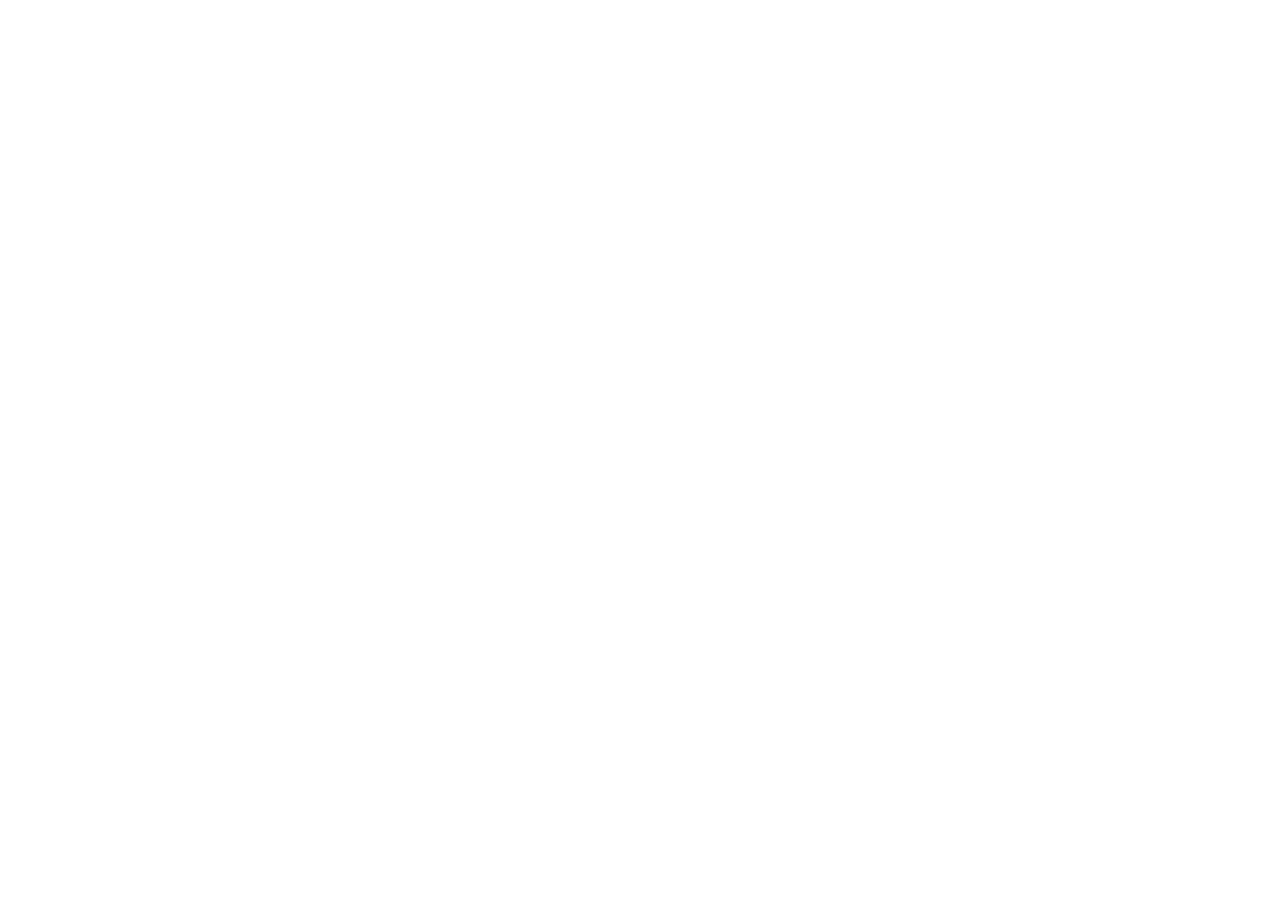
==== about.html @ c4122095 "initial commit" ====
<!DOCTYPE html>
<html lang="en">
<head>
    <meta charset="UTF-8">
    <meta http-equiv="X-UA-Compatible" content="IE=edge">
    <meta name="viewport" content="width=device-width, initial-scale=1.0">
    <title>myteam</title>
    <link rel="stylesheet" href="./css/normalize.css">
    <link rel="stylesheet" href="./css/about-style.css">

</head>
<body>
    
</body>
</html>
---- css/about-style.css ----
/* livvic-regular - latin */
@font-face {
    font-display: swap; /* Check https://developer.mozilla.org/en-US/docs/Web/CSS/@font-face/font-display for other options. */
    font-family: 'Livvic';
    font-style: normal;
    font-weight: 400;
    src: url('../fonts/livvic-v13-latin-regular.woff2') format('woff2'), /* Chrome 36+, Opera 23+, Firefox 39+ */
    url('../fonts/livvic-v13-latin-regular.woff') format('woff'); /* Chrome 5+, Firefox 3.6+, IE 9+, Safari 5.1+ */
}
/* livvic-500italic - latin */
@font-face {
    font-display: swap; /* Check https://developer.mozilla.org/en-US/docs/Web/CSS/@font-face/font-display for other options. */
    font-family: 'Livvic';
    font-style: italic;
    font-weight: 500;
    src: url('../fonts/livvic-v13-latin-500italic.woff2') format('woff2'), /* Chrome 36+, Opera 23+, Firefox 39+ */
    url('../fonts/livvic-v13-latin-500italic.woff') format('woff'); /* Chrome 5+, Firefox 3.6+, IE 9+, Safari 5.1+ */
}
/* livvic-600 - latin */
@font-face {
    font-display: swap; /* Check https://developer.mozilla.org/en-US/docs/Web/CSS/@font-face/font-display for other options. */
    font-family: 'Livvic';
    font-style: normal;
    font-weight: 600;
    src: url('../fonts/livvic-v13-latin-600.woff2') format('woff2'), /* Chrome 36+, Opera 23+, Firefox 39+ */
    url('../fonts/livvic-v13-latin-600.woff') format('woff'); /* Chrome 5+, Firefox 3.6+, IE 9+, Safari 5.1+ */
}
/* livvic-700 - latin */
@font-face {
    font-display: swap; /* Check https://developer.mozilla.org/en-US/docs/Web/CSS/@font-face/font-display for other options. */
    font-family: 'Livvic';
    font-style: normal;
    font-weight: 700;
    src: url('../fonts/livvic-v13-latin-700.woff2') format('woff2'), /* Chrome 36+, Opera 23+, Firefox 39+ */
    url('../fonts/livvic-v13-latin-700.woff') format('woff'); /* Chrome 5+, Firefox 3.6+, IE 9+, Safari 5.1+ */
}
/* livvic-700italic - latin */
@font-face {
    font-display: swap; /* Check https://developer.mozilla.org/en-US/docs/Web/CSS/@font-face/font-display for other options. */
    font-family: 'Livvic';
    font-style: italic;
    font-weight: 700;
    src: url('../fonts/livvic-v13-latin-700italic.woff2') format('woff2'), /* Chrome 36+, Opera 23+, Firefox 39+ */
    url('../fonts/livvic-v13-latin-700italic.woff') format('woff'); /* Chrome 5+, Firefox 3.6+, IE 9+, Safari 5.1+ */
}

:root{
    --header-bg-color: #014E56;
    --main-bg-color: #fff;
    --main-text-color: #fff;
    --main-subtitle-color: #F67E7E;
    --build-bg-color: #012F34;
    --deliver-bg-color: #004047;
    --deliver-user-color: #79C8C7;
    --footer-bg-color: #002529; 


}


html{
    box-sizing: border-box;
    height: 100%;
    scroll-behavior: smooth;
}

*,
*::before,
*::after {
    box-sizing: inherit;
}

body{
    display: flex;
    flex-direction: column;
    height: 100%;
    margin: 0;
    font-family: 'Livvic', sans-serif;
    font-weight: 600;
    background-color: var(--main-bg-color);
}

img{
    max-width: 100%;
    height: auto;
}

.visually-hidden {
    position: absolute;
    width: 1px;
    height: 1px;
    margin: -1px;
    border: 0;
    padding: 0;
    white-space: nowrap;
    clip-path: inset(100%);
    clip: rect(0 0 0 0);
    overflow: hidden;
}

.container{
    width: 100%;
    max-width: 1320px;
    margin-right: auto;
    margin-left: auto;
    padding-right: 20px;
    padding-left: 20px;
}

ol,
ul{
    margin-top: 0;
    margin-bottom: 0;
    padding-left: 0;
    list-style: none;
}

a{
    text-decoration: none;
}
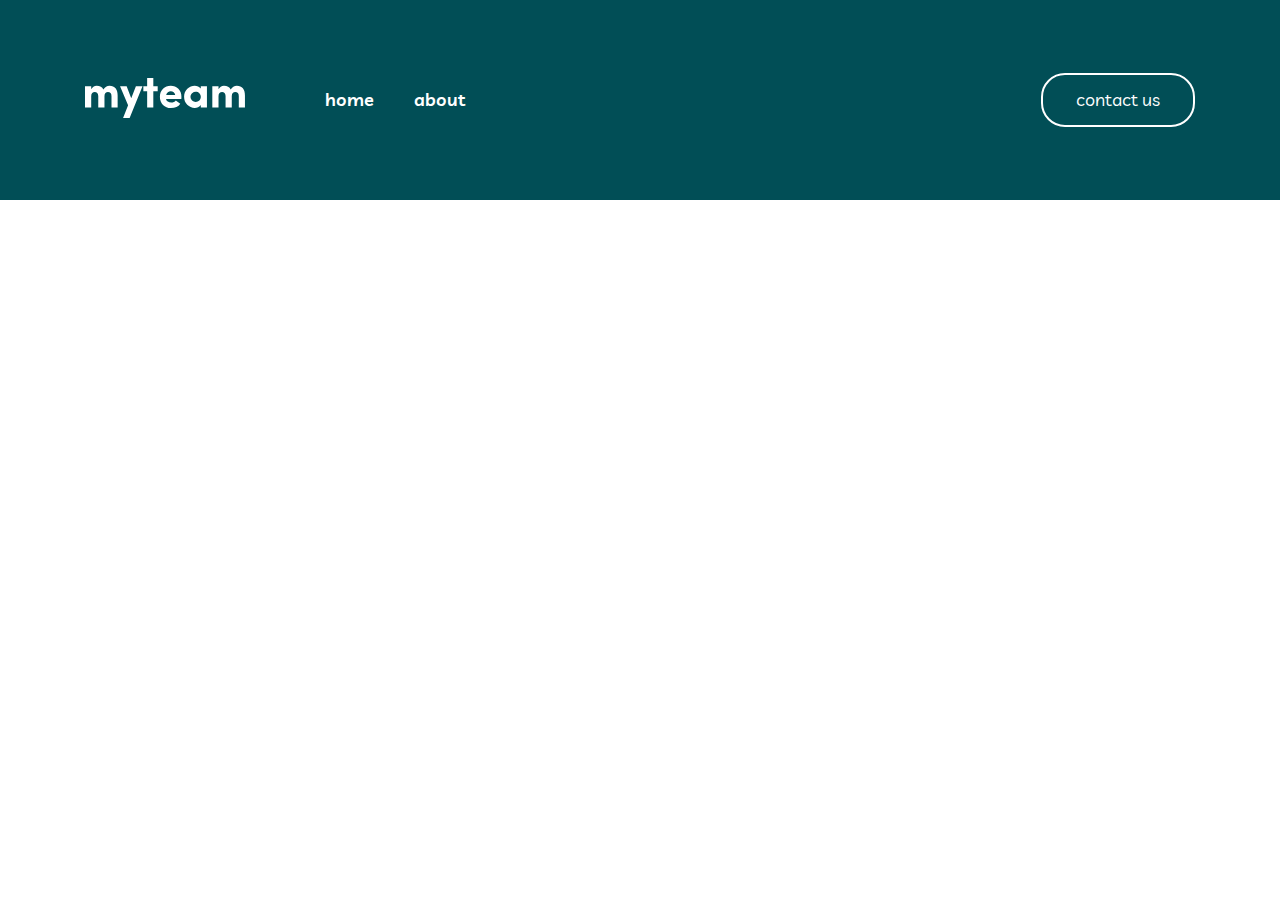
==== commit 6aab8f28: "about-page header_section done" ====
--- a/about.html
+++ b/about.html
@@ -10,6 +10,40 @@
 
 </head>
 <body>
+
+<!-- HEADER STARTS -->
+<header class="site-header">
+    <div class="container">
+        <div class="site-header__wrapper">
+            <div class="site-header__wrapper--start">
+                <a class="site-header__link" href="./index.html">
+                    <img class="site-header__logo" src="./images/logo.svg" 
+                         alt="logo" width="160" height="40">
+                </a>
     
+                <ul class="sitenav__list">
+                    <li class="sitenav__item">
+                        <a class="sitenav__link" href="#">home</a>
+                    </li>
+                    <li class="sitenav__item">
+                        <a class="sitenav__link" href="#">about</a>
+                    </li>
+                </ul>
+            </div>
+
+
+            <button class="site-header__btn" role="button">
+                contact us
+            </button>
+        </div>
+    </div>
+</header>
+<!-- HEADER ENDS -->
+
+    
+    
+
+
+
 </body>
 </html>--- a/css/about-style.css
+++ b/css/about-style.css
@@ -100,7 +100,7 @@
 
 .container{
     width: 100%;
-    max-width: 1320px;
+    max-width: 1150px;
     margin-right: auto;
     margin-left: auto;
     padding-right: 20px;
@@ -117,4 +117,64 @@
 
 a{
     text-decoration: none;
-}+}
+
+/* ************* HEADER STYLE STARTS****************** */
+.site-header{
+    padding-top: 73px;
+    padding-bottom: 73px;
+    background-color: var(--header-bg-color);
+}
+
+.site-header__wrapper{
+    display: flex;
+    justify-content: space-between;
+    align-items: center;
+}
+
+.site-header__wrapper--start{
+    display: flex;
+    align-items: center;
+}
+
+.site-header__logo{
+    margin-right: 80px;
+}
+
+.sitenav__list{
+    display: flex;
+}
+
+.sitenav__item:not(:last-child){
+    margin-right: 40px;
+}
+
+.sitenav__link{
+    font-size: 18px;
+    line-height: 28px;
+    color: var(--main-text-color); 
+}
+
+.site-header__btn{
+    padding: 11px 33px;
+    font-size: 18px;
+    line-height: 28px;
+    color: var(--main-text-color);
+    border: 2px solid #FFFFFF;
+    border-radius: 24px;
+    background-color: transparent;
+}
+
+.sitenav__link:active{
+    color: var(--main-subtitle-color);
+    cursor: pointer;
+}
+
+.site-header__btn:active{
+    color: #002529;
+    background: var(--main-text-color);
+    border: 2px solid var(--main-text-color);
+    border-radius: 24px;
+}
+
+/* ************* HEADER STYLE ENDS****************** */
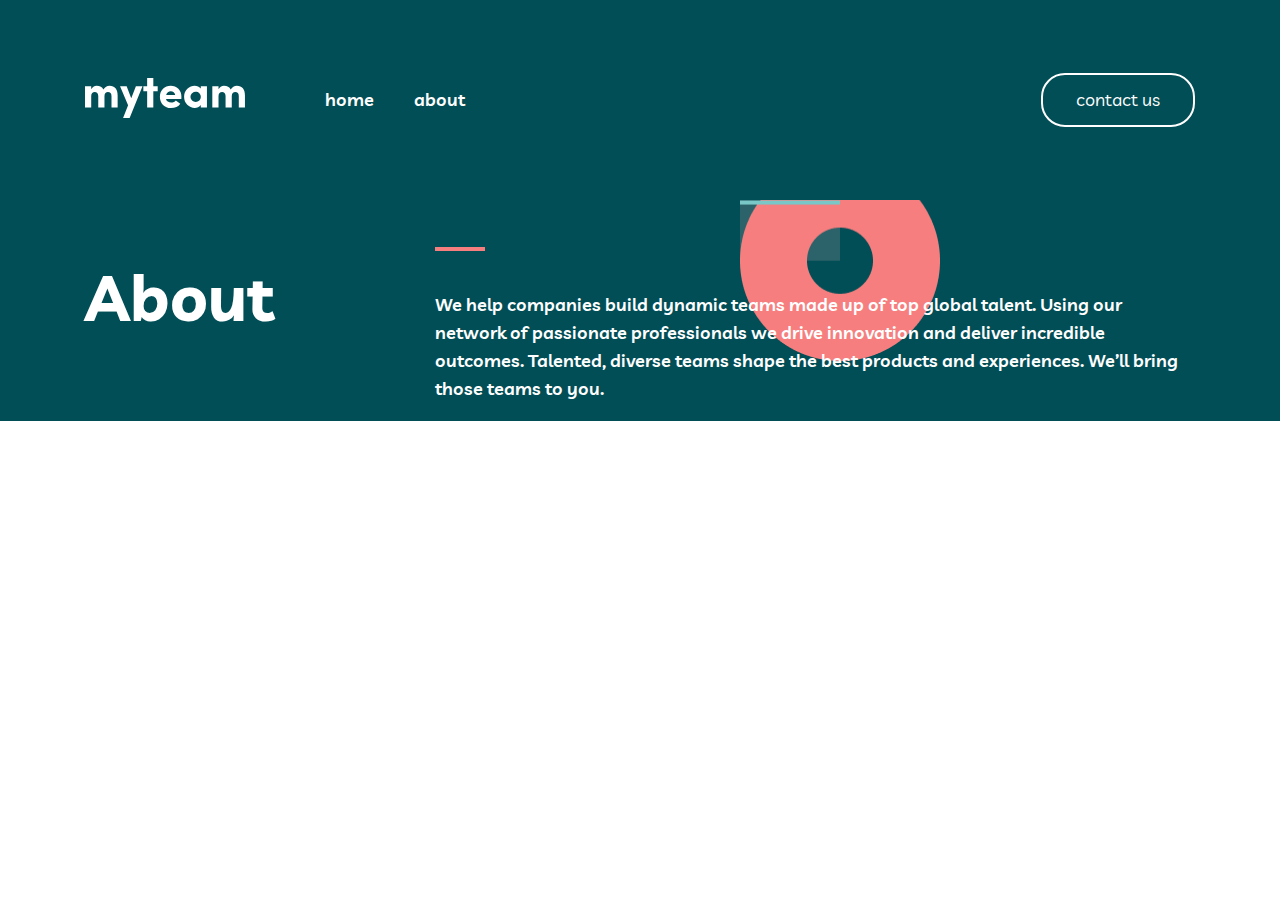
==== commit 9b4a1f2a: "about-page hero_section done" ====
--- a/about.html
+++ b/about.html
@@ -7,43 +7,81 @@
     <title>myteam</title>
     <link rel="stylesheet" href="./css/normalize.css">
     <link rel="stylesheet" href="./css/about-style.css">
-
+    
 </head>
 <body>
-
-<!-- HEADER STARTS -->
-<header class="site-header">
-    <div class="container">
-        <div class="site-header__wrapper">
-            <div class="site-header__wrapper--start">
-                <a class="site-header__link" href="./index.html">
-                    <img class="site-header__logo" src="./images/logo.svg" 
-                         alt="logo" width="160" height="40">
-                </a>
     
-                <ul class="sitenav__list">
-                    <li class="sitenav__item">
-                        <a class="sitenav__link" href="#">home</a>
-                    </li>
-                    <li class="sitenav__item">
-                        <a class="sitenav__link" href="#">about</a>
-                    </li>
-                </ul>
+    <!-- HEADER STARTS -->
+    <header class="site-header">
+        <div class="container">
+            <div class="site-header__wrapper">
+                <div class="site-header__wrapper--start">
+                    <a class="site-header__link" href="./index.html">
+                        <img class="site-header__logo" src="./images/logo.svg" 
+                        alt="logo" width="160" height="40">
+                    </a>
+                    
+                    <ul class="sitenav__list">
+                        <li class="sitenav__item">
+                            <a class="sitenav__link" href="#">home</a>
+                        </li>
+                        <li class="sitenav__item">
+                            <a class="sitenav__link" href="#">about</a>
+                        </li>
+                    </ul>
+                </div>
+                
+                
+                <button class="site-header__btn" role="button">
+                    contact us
+                </button>
             </div>
-
-
-            <button class="site-header__btn" role="button">
-                contact us
-            </button>
         </div>
-    </div>
-</header>
-<!-- HEADER ENDS -->
-
+    </header>
+    <!-- HEADER ENDS -->
+    
+    <!-- MAIN STARTS -->
+    <main class="site-main">
+        <!-- HERO SECTION STARTS -->
+        <section class="hero-section">
+            <div class="container">
+                <div class="hero-section__wrapper">
+                    <div class="hero-section__wrapper--start">
+                        <h2 class="hero-section__title">
+                            About
+                        </h2>
+                    </div>
+                    
+                    <div class="hero-section__wrapper--end">
+                        <p class="hero-section__desc">
+                            We help companies build dynamic teams made up of top global talent. Using our network of passionate professionals we drive innovation and deliver incredible outcomes. Talented, diverse teams shape the best products and experiences. We’ll bring those teams to you.
+                        </p>
+                    </div>
+                </div>
+            </div>
+        </section>
+        
+        
+        
+        
+        <!-- HERO SECTION ENDS -->
+        
+        
+        
+        
+        
+        
+        
+        
+        
+        
+    </main>
+    <!-- MAIN ENDS -->
     
     
-
-
-
+    
+    
+    
+    
 </body>
 </html>--- a/css/about-style.css
+++ b/css/about-style.css
@@ -53,8 +53,8 @@
     --deliver-bg-color: #004047;
     --deliver-user-color: #79C8C7;
     --footer-bg-color: #002529; 
-
-
+    
+    
 }
 
 
@@ -178,3 +178,65 @@
 }
 
 /* ************* HEADER STYLE ENDS****************** */
+
+
+
+/* ************* MAIN STYLES START****************** */
+.site-main{
+    background-color: var(--main-bg-color);
+}
+/* ************* HERO SECTION STYLE STARTS****************** */
+.hero-section{
+    padding-top: 47px;
+    background-color: var(--header-bg-color); 
+    background-image: url(../images/about_hero.png);
+    background-repeat: no-repeat;
+    background-position: calc(50% + 200px) calc(50% - 50px)
+}
+
+.hero-section__wrapper{
+    display: flex;
+}
+
+.hero-section__wrapper--start{
+    width: 100%;
+    max-width: 350px;
+}
+
+.hero-section__title{
+    margin-top: 0;
+    font-size: 64px;
+    line-height: 100px;
+    color: var(--main-text-color);
+}
+
+.hero-section__desc{
+    margin-top: 0;
+    font-weight: 600;
+    font-size: 18px;
+    line-height: 28px;
+    color: var(--main-text-color);
+}
+
+.hero-section__desc::before{
+    margin-bottom: 40px;
+    display: block;
+    content: "";
+    width: 50px;
+    height: 4px;
+    background-color: var(--main-subtitle-color);
+}
+/* ************* HERO SECTION STYLE ENDS****************** */
+
+
+
+
+
+
+
+
+
+
+
+
+/* ************* MAIN STYLES END****************** */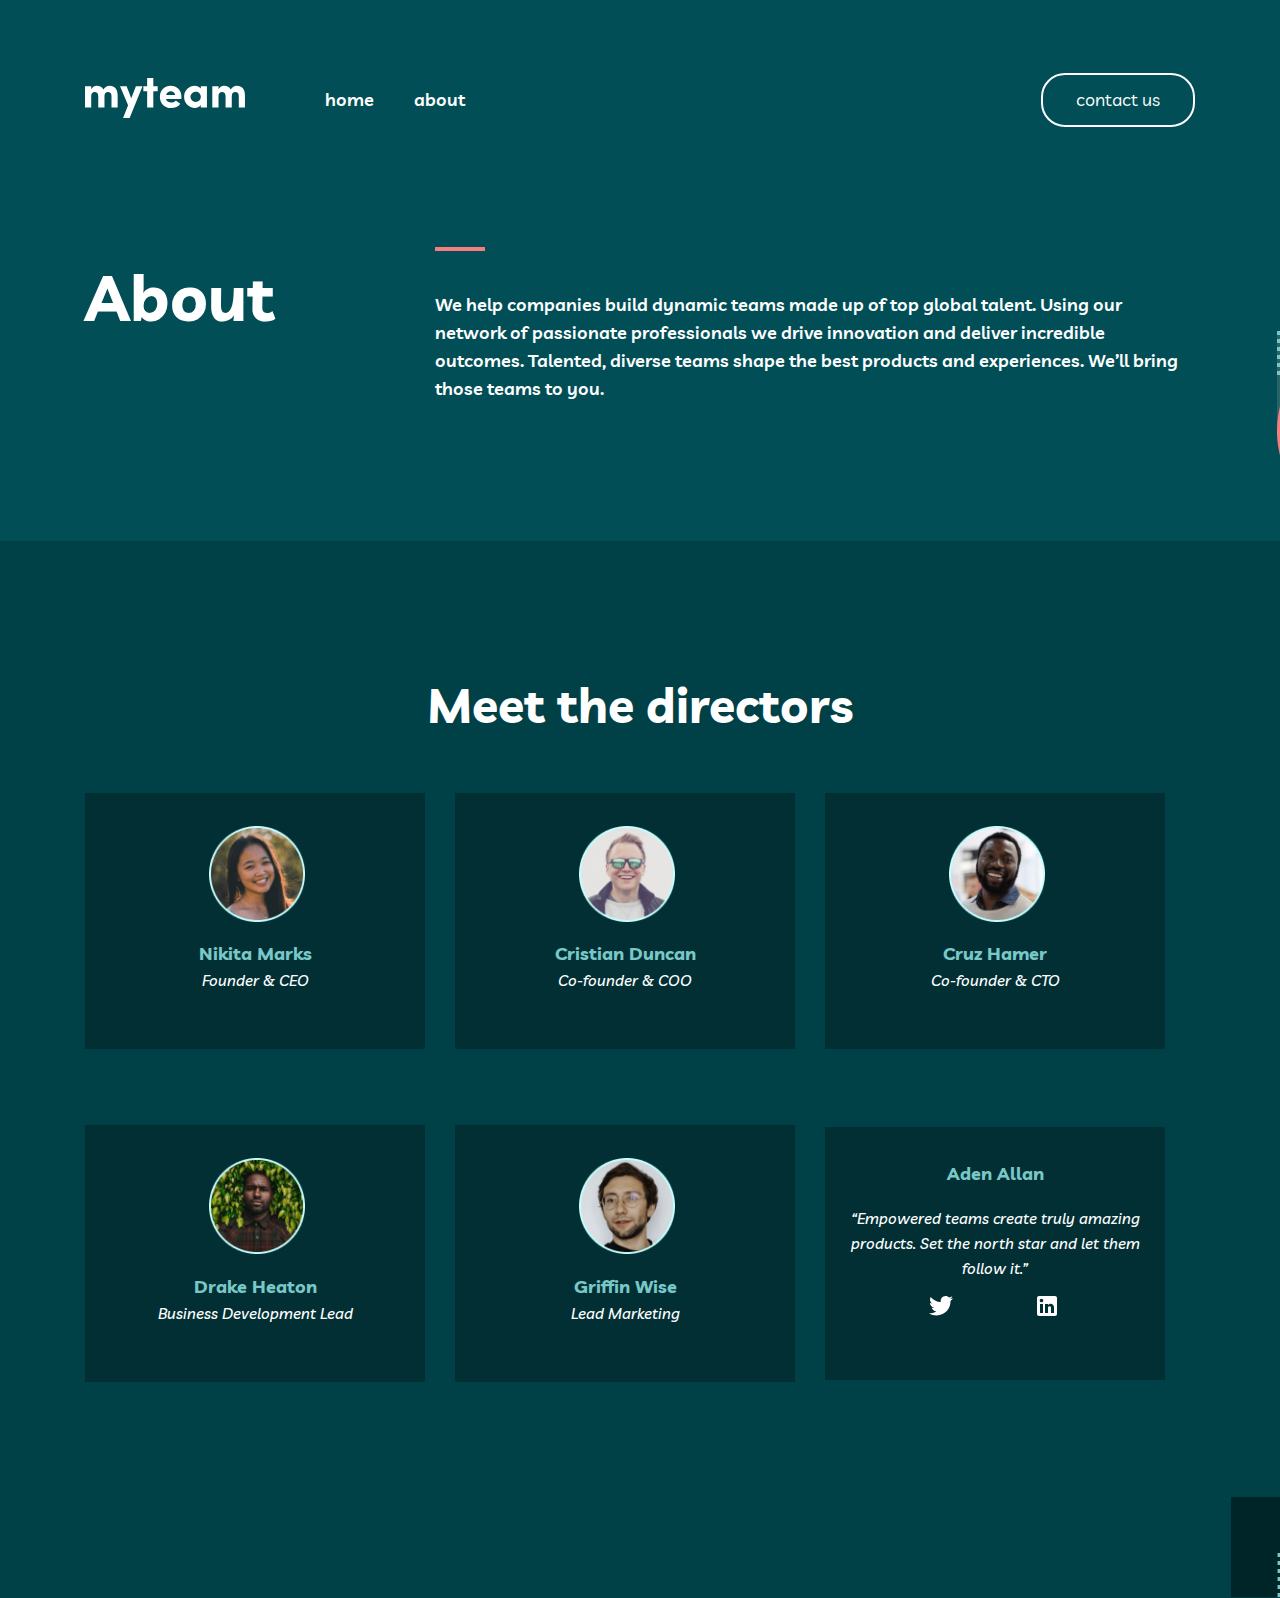
==== commit f837788f: "directors section done" ====
--- a/about.html
+++ b/about.html
@@ -60,11 +60,99 @@
                 </div>
             </div>
         </section>
-        
-        
-        
-        
         <!-- HERO SECTION ENDS -->
+
+        <!-- DIRECTORS SECTION STARTS -->
+        <section class="director-section">
+            <div class="container">
+                <div class="directors-section__wrapper">
+                    <h2 class="directors-section__title">
+                        Meet the directors
+                    </h2>
+                </div>
+
+                <ul class="directors__list">
+                    <li class="directors__item">
+                        <img class="director_img" src="./images/dir1.png" 
+                             alt="director" width="96" height="96">
+                        
+                        <h3 class="director_name">
+                            Nikita Marks
+                        </h3>
+                        <p class="director_position">
+                            Founder & CEO
+                        </p>
+                    </li>
+                    <li class="directors__item">
+                        <img class="director_img" src="./images/dir2.png" 
+                             alt="director" width="96" height="96">
+                        
+                        <h3 class="director_name">
+                            Cristian Duncan
+                        </h3>
+                        <p class="director_position">
+                            Co-founder & COO
+                        </p>
+                    </li>
+                    <li class="directors__item">
+                        <img class="director_img" src="./images/dir3.png" 
+                             alt="director" width="96" height="96">
+                        
+                        <h3 class="director_name">
+                            Cruz Hamer
+                        </h3>
+                        <p class="director_position">
+                            Co-founder & CTO
+                        </p>
+                    </li>
+                    <li class="directors__item">
+                        <img class="director_img" src="./images/dir4.png" 
+                             alt="director" width="96" height="96">
+                        
+                        <h3 class="director_name">
+                            Drake Heaton
+                        </h3>
+                        <p class="director_position">
+                            Business Development Lead
+                        </p>
+                    </li>
+                    <li class="directors__item">
+                        <img class="director_img" src="./images/dir5.png" 
+                             alt="director" width="96" height="96">
+                        
+                        <h3 class="director_name">
+                            Griffin Wise
+                        </h3>
+                        <p class="director_position">
+                            Lead Marketing
+                        </p>
+                    </li>
+                    <li class="directors__item">
+                        <h3 class="director_name6">
+                            Aden Allan
+                        </h3>
+                        <p class="director_position6">
+                            “Empowered teams create truly amazing products. Set the north star and let them follow it.”
+                        </p>
+
+                        <div class="social__links">
+                            <a class="directors__social" href="#">
+                                <svg width="24" height="20" viewBox="0 0 24 20" fill="currentColor" xmlns="http://www.w3.org/2000/svg">
+                                    <path d="M24 2.309C23.117 2.701 22.168 2.965 21.172 3.084C22.189 2.475 22.97 1.51 23.337 0.36C22.386 0.924 21.332 1.334 20.21 1.555C19.313 0.598 18.032 0 16.616 0C13.437 0 11.101 2.966 11.819 6.045C7.728 5.84 4.1 3.88 1.671 0.901C0.381 3.114 1.002 6.009 3.194 7.475C2.388 7.449 1.628 7.228 0.965 6.859C0.911 9.14 2.546 11.274 4.914 11.749C4.221 11.937 3.462 11.981 2.69 11.833C3.316 13.789 5.134 15.212 7.29 15.252C5.22 16.875 2.612 17.6 0 17.292C2.179 18.689 4.768 19.504 7.548 19.504C16.69 19.504 21.855 11.783 21.543 4.858C22.505 4.163 23.34 3.296 24 2.309Z" fill="currentColor"/>
+                                    </svg>
+                            </a>
+    
+                            <a class="directors__social" href="#">
+                                <svg width="20" height="20" viewBox="0 0 20 20" fill="currentColor" xmlns="http://www.w3.org/2000/svg">
+                                    <path fill-rule="evenodd" clip-rule="evenodd" d="M2 0H18C19.1 0 20 0.9 20 2V18C20 19.1 19.1 20 18 20H2C0.9 20 0 19.1 0 18V2C0 0.9 0.9 0 2 0ZM6 17V8H3V17H6ZM4.5 6.3C3.5 6.3 2.7 5.5 2.7 4.5C2.7 3.5 3.5 2.7 4.5 2.7C5.5 2.7 6.3 3.5 6.3 4.5C6.3 5.5 5.5 6.3 4.5 6.3ZM14 17H17V11.3C17 9.4 15.4 7.8 13.5 7.8C12.6 7.8 11.5 8.4 11 9.2V8H8V17H11V11.7C11 10.9 11.7 10.2 12.5 10.2C13.3 10.2 14 10.9 14 11.7V17Z" fill="currentColor"/>
+                                    </svg>
+                            </a>
+                        </div>
+                    </li>
+                </ul>
+            </div>
+        </section>
+        <!-- DIRECTORS SECTION ENDS -->
         
         
         
--- a/css/about-style.css
+++ b/css/about-style.css
@@ -188,10 +188,11 @@
 /* ************* HERO SECTION STYLE STARTS****************** */
 .hero-section{
     padding-top: 47px;
+    padding-bottom: 120px;
     background-color: var(--header-bg-color); 
     background-image: url(../images/about_hero.png);
     background-repeat: no-repeat;
-    background-position: calc(50% + 200px) calc(50% - 50px)
+    background-position: calc(50% + 737px) calc(50% + 60px)
 }
 
 .hero-section__wrapper{
@@ -229,7 +230,114 @@
 /* ************* HERO SECTION STYLE ENDS****************** */
 
 
-
+/* ************* ABOUT SECTION STYLE STARTS****************** */
+.director-section{
+    padding-top: 140px;
+    padding-bottom: 140px;
+    background-color: var(--deliver-bg-color);
+    background-image: url(../images/directors_left.png), url(../images/directors_bottom.png);
+    background-repeat: no-repeat;
+    background-position: calc(50% - 740px) calc(50% - 429px), calc(50% + 664px) calc(50% + 478px);
+}
+
+.directors-section__title{
+    margin-top: 0;
+    margin-bottom: 64px;
+    font-size: 48px;
+    line-height: 48px;
+    text-align: center;
+    color: var(--main-text-color)
+}
+
+.directors__list{
+    position: relative;
+    display: flex;
+    align-items: center;
+    flex-wrap: wrap;
+    max-width: 1130px;
+}
+
+.directors__item{
+    width: 100%;
+    min-height: 253px;
+    max-width: 340px;
+    margin-right: 30px;
+    margin-bottom: 76px;
+    padding-top: 33px;
+    padding-right: 24px;
+    padding-bottom: 56px;
+    padding-left: 24px;
+    background-color: var(--build-bg-color);
+}
+
+
+.director_img{
+    margin-top: 0;
+    margin-bottom: 15px;
+    margin-left: 100px;
+}
+
+.director_name{
+    margin-top: 0;
+    margin-bottom: 0;
+    font-size: 18px;
+    line-height: 28px;
+    text-align: center;
+    color: var(--deliver-user-color);
+}
+
+.director_position{
+    margin-top: 0;
+    margin-bottom: 0;
+    font-weight: 500;
+    font-style: italic;
+    font-size: 15px;
+    line-height: 25px;
+    text-align: center;
+    color: var(--main-text-color);
+}
+
+.director_name6{
+    margin-top: 0;
+    margin-bottom: 8;
+    font-size: 18px;
+    line-height: 28px;
+    text-align: center;
+    color: var(--deliver-user-color);
+}
+
+.director_position6{
+    margin-top: 0;
+    margin-bottom: 24;
+    font-weight: 500;
+    font-style: italic;
+    font-size: 15px;
+    line-height: 25px;
+    text-align: center;
+    color: var(--main-text-color);
+}
+
+.directors__social{
+    color: var(--main-text-color);
+    margin-left: 80px;
+}
+
+..directors__social:active{
+    background-color: var(--main-subtitle-color);
+}
+
+
+
+
+
+
+
+
+
+
+
+
+/* ************* ABOUT SECTION STYLE ENDS****************** */
 
 
 
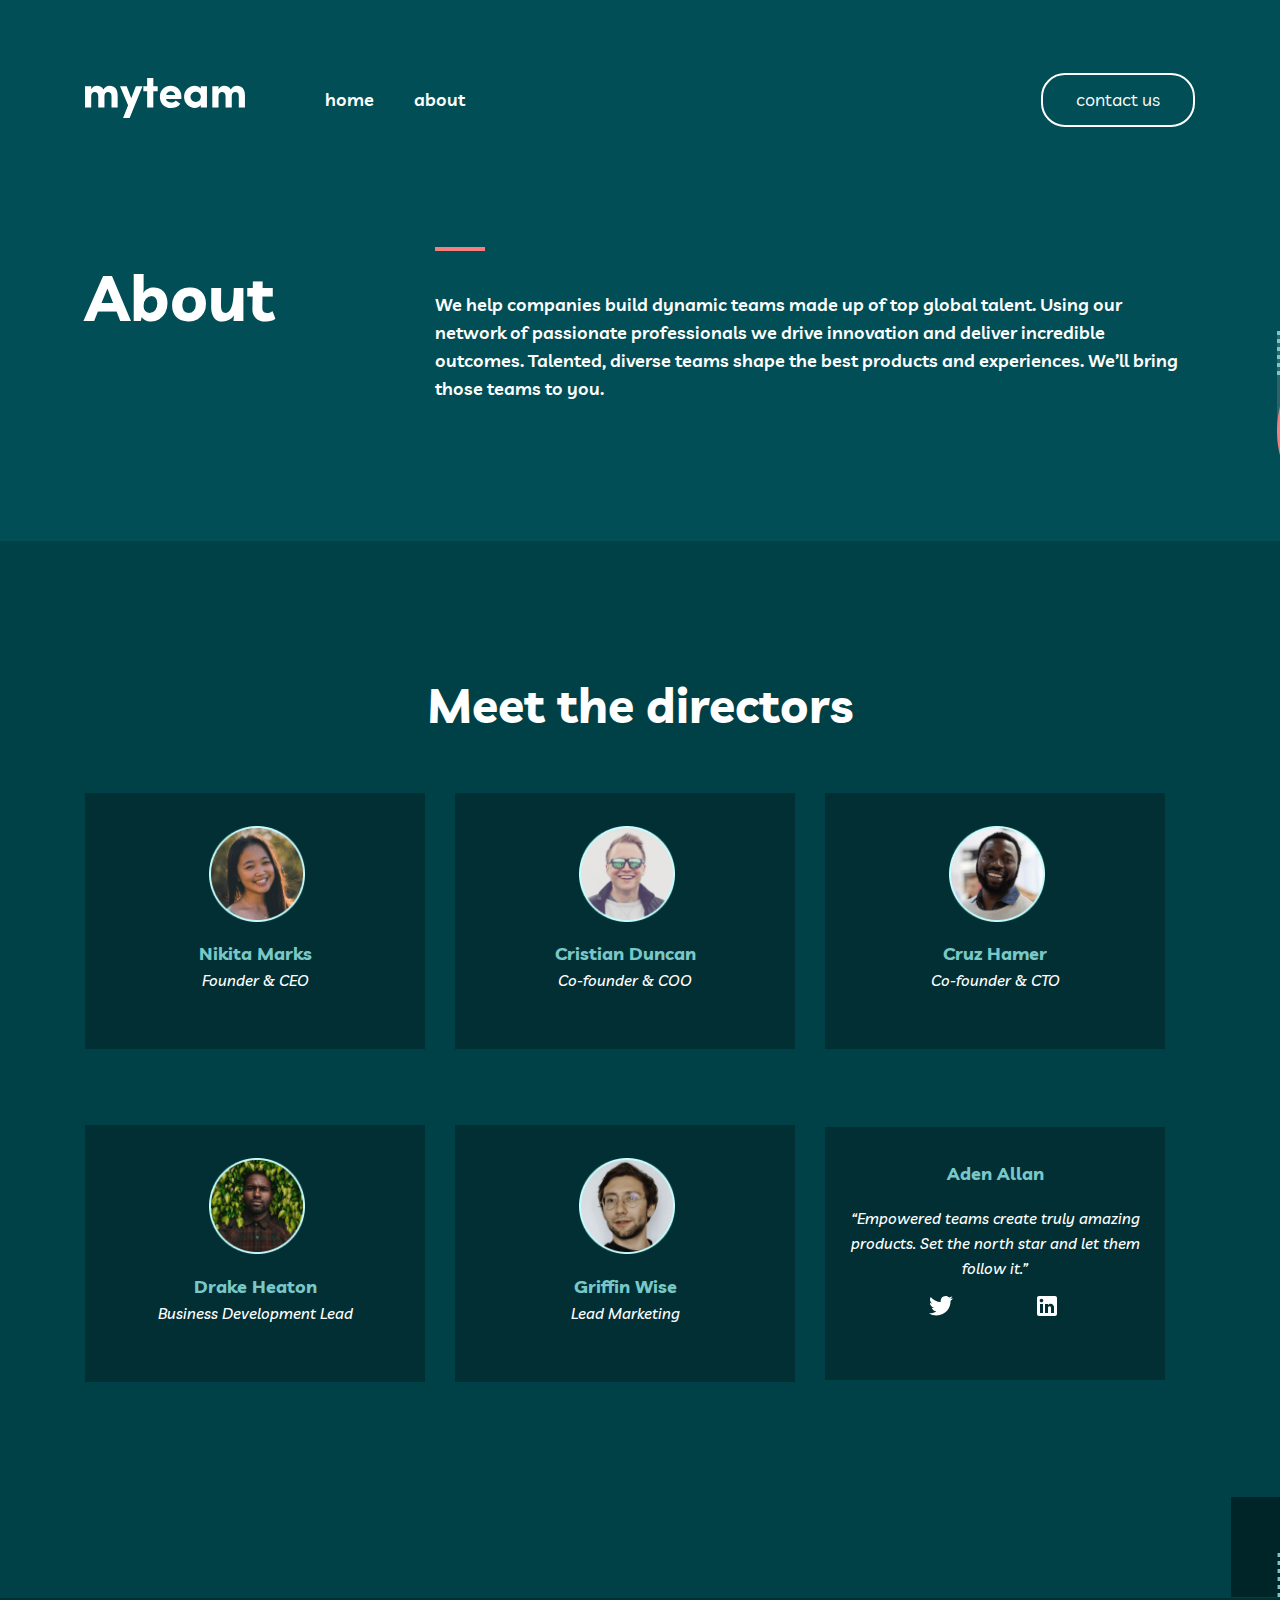
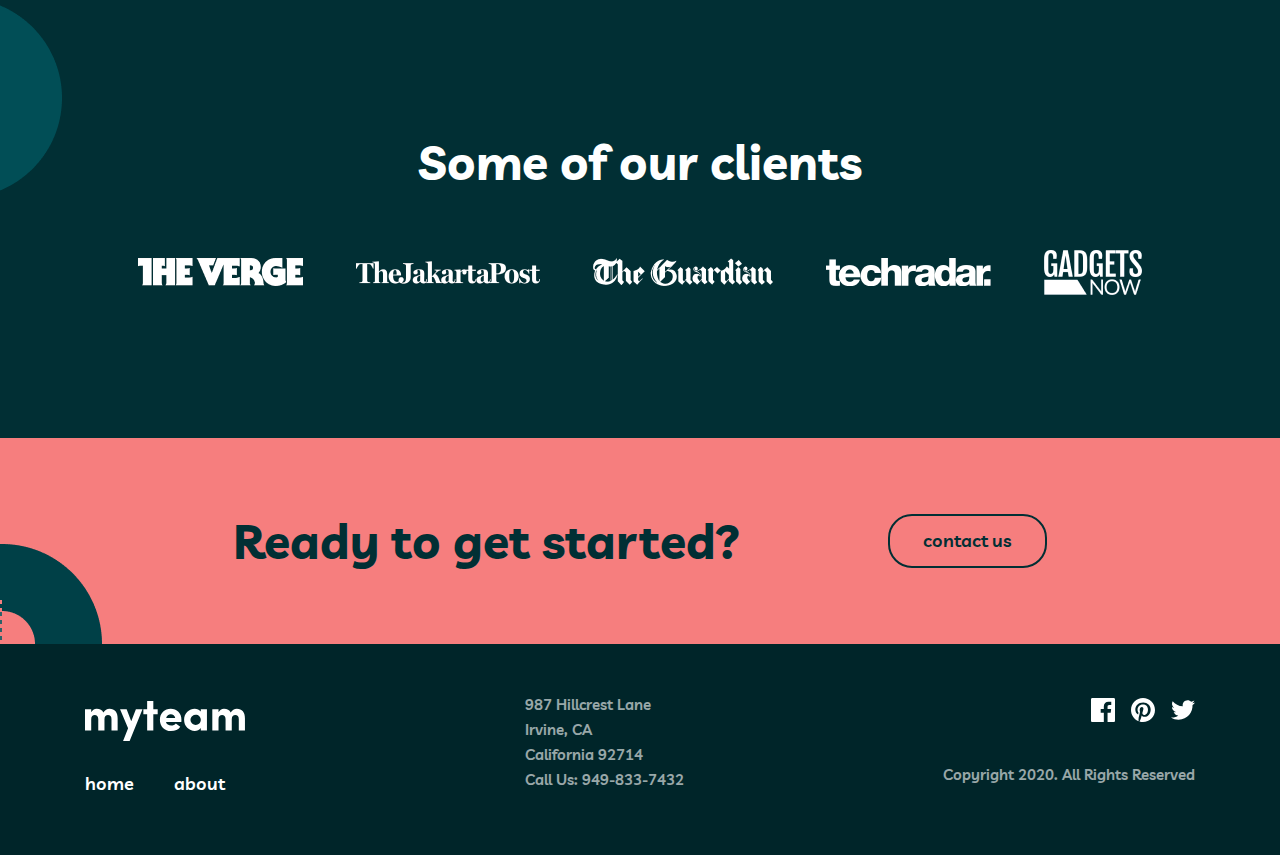
==== commit 621269e8: "contact header done" ====
--- a/about.html
+++ b/about.html
@@ -153,18 +153,134 @@
             </div>
         </section>
         <!-- DIRECTORS SECTION ENDS -->
-        
-        
-        
-        
-        
-        
-        
-        
-        
-        
+
+        <!-- CLIENTS SECTION STARTS -->
+        <section class="client-section">
+            <div class="container">
+                <div class="client-section__wrapper">
+                    <h2 class="client-section__title">
+                        Some of our clients
+                    </h2>
+
+                    <ul class="client__list">
+                        <li class="client__item">
+                            <img class="client__img" src="./images/client1.png" 
+                                 alt="client">
+                        </li>
+                        <li class="client__item">
+                            <img class="client__img" src="./images/client2.png" 
+                                 alt="client">
+                        </li>
+                        <li class="client__item">
+                            <img class="client__img" src="./images/client3.png" 
+                                 alt="client">
+                        </li>
+                        <li class="client__item">
+                            <img class="client__img" src="./images/client4.png" 
+                                 alt="client">
+                        </li>
+                        <li class="client__item">
+                            <img class="client__img" src="./images/client5.png" 
+                                 alt="client">
+                        </li>
+                    </ul>
+                </div>
+            </div>
+        </section>
+        <!-- CLIENTS SECTION ENDS --> 
+
+            <!-- READY SECTION STARTS -->
+    <section class="ready-section">
+        <div class="container">
+            <div class="ready-section__wrapper">
+                <h2 class="ready-section__title">
+                    Ready to get started?
+                </h2>
+                <button class="ready-section__button" role="button">
+                    contact us
+                </button>
+            </div>
+        </div>
+    </section>
+    <!-- READY SECTION ENDS -->
+
     </main>
     <!-- MAIN ENDS -->
+
+
+    <!-- FOOTER STARTS -->
+<footer class="site-footer">
+    <div class="container">
+        <div class="site-footer__wrapper">
+            <div class="site-footer__wrapper--start">
+                <a class="site-footer__link" href="./index.html">
+                    <img class="site-footer__img" 
+                         src="./images/logo.svg" 
+                         alt="logo"
+                         width="160"
+                         height="40">
+                </a>
+
+                <ul class="footer__list">
+                    <li class="footer__item">
+                        <a class="footer__link" href="">home</a>
+                    </li>
+                    <li class="footer__item">
+                        <a class="footer__link" href="">about</a>
+                    </li>
+                </ul>
+            </div>
+
+            <p class="footer__address">
+                987 Hillcrest Lane <br>
+                Irvine, CA <br>
+                California 92714 <br>
+                Call Us: 949-833-7432
+            </p>
+
+            <div class="site-footer__wrapper--end">
+                <ul class="social__list">
+                    <li class="social__item">
+                        <a class="social__link" href="#">
+                            <svg width="24" height="24" viewBox="0 0 24 24" fill="currentColor" xmlns="http://www.w3.org/2000/svg">
+                                <path d="M22.675 0H1.325C0.593 0 0 0.593 0 1.325V22.676C0 23.407 0.593 24 1.325 24H12.82V14.706H9.692V11.084H12.82V8.413C12.82 5.313 14.713 3.625 17.479 3.625C18.804 3.625 19.942 3.724 20.274 3.768V7.008L18.356 7.009C16.852 7.009 16.561 7.724 16.561 8.772V11.085H20.148L19.681 14.707H16.561V24H22.677C23.407 24 24 23.407 24 22.675V1.325C24 0.593 23.407 0 22.675 0Z" fill="currentColor"/>
+                                </svg>
+                        </a>
+
+                            
+                    </li>
+                    <li class="social__item">
+                        <a class="social__link" href="#">
+                            <svg width="24" height="24" viewBox="0 0 24 24" fill="currentColor" xmlns="http://www.w3.org/2000/svg">
+                                <path d="M12 0C5.373 0 0 5.372 0 12C0 17.084 3.163 21.426 7.627 23.174C7.522 22.225 7.427 20.769 7.669 19.733C7.887 18.796 9.076 13.768 9.076 13.768C9.076 13.768 8.717 13.049 8.717 11.986C8.717 10.318 9.684 9.072 10.888 9.072C11.911 9.072 12.406 9.841 12.406 10.762C12.406 11.791 11.751 13.33 11.412 14.757C11.129 15.951 12.011 16.926 13.189 16.926C15.322 16.926 16.961 14.677 16.961 11.431C16.961 8.558 14.897 6.549 11.949 6.549C8.535 6.549 6.531 9.11 6.531 11.756C6.531 12.787 6.928 13.894 7.424 14.494C7.522 14.613 7.536 14.718 7.507 14.839L7.174 16.199C7.121 16.419 7 16.466 6.772 16.36C5.273 15.662 4.336 13.471 4.336 11.711C4.336 7.926 7.086 4.449 12.265 4.449C16.428 4.449 19.663 7.416 19.663 11.38C19.663 15.516 17.056 18.844 13.436 18.844C12.22 18.844 11.077 18.213 10.686 17.466L9.938 20.319C9.667 21.362 8.936 22.669 8.446 23.465C9.57 23.812 10.763 24 12 24C18.627 24 24 18.627 24 12C24 5.372 18.627 0 12 0Z" fill="currentColor"/>
+                                </svg>
+                        </a>
+
+                            
+                    </li>
+                    <li class="social__item">
+                        <a class="social__link" href="#">                        <svg width="24" height="20" viewBox="0 0 24 20" fill="currentColor" xmlns="http://www.w3.org/2000/svg">
+                            <path d="M24 2.55699C23.117 2.94899 22.168 3.21299 21.172 3.33199C22.189 2.72299 22.97 1.75799 23.337 0.607986C22.386 1.17199 21.332 1.58199 20.21 1.80299C19.313 0.845986 18.032 0.247986 16.616 0.247986C13.437 0.247986 11.101 3.21399 11.819 6.29299C7.728 6.08799 4.1 4.12799 1.671 1.14899C0.381 3.36199 1.002 6.25699 3.194 7.72299C2.388 7.69699 1.628 7.47599 0.965 7.10699C0.911 9.38799 2.546 11.522 4.914 11.997C4.221 12.185 3.462 12.229 2.69 12.081C3.316 14.037 5.134 15.46 7.29 15.5C5.22 17.123 2.612 17.848 0 17.54C2.179 18.937 4.768 19.752 7.548 19.752C16.69 19.752 21.855 12.031 21.543 5.10599C22.505 4.41099 23.34 3.54399 24 2.55699Z" fill="currentColor"/>
+                            </svg>
+                        </a>  
+                    </li>
+                </ul>
+
+                <br>
+                <br>
+
+                <p class="copyright">
+                    Copyright 2020. All Rights Reserved
+                </p>
+
+                
+            </div>
+        </div>
+    </div>
+</footer>
+<!-- FOOTER ENDS -->
+
+
     
     
     
--- a/css/about-style.css
+++ b/css/about-style.css
@@ -326,25 +326,163 @@
     background-color: var(--main-subtitle-color);
 }
 
-
-
-
-
-
-
-
-
-
-
-
 /* ************* ABOUT SECTION STYLE ENDS****************** */
 
 
 
-
-
-
-
-
-
-/* ************* MAIN STYLES END****************** */+/* ************* CLIENT SECTION STYLE STARTS****************** */
+.client-section{
+    padding-top: 140px;
+    padding-bottom: 140px;
+    background-color: var(--build-bg-color);
+    background-image: url(../images/clients_top.png);
+    background-repeat: no-repeat;
+    background-position: calc(50% - 678px) calc(50% - 120px);
+}
+
+.client-section__title{
+    margin-top: 0;
+    margin-bottom: 64px;
+    font-size: 48px;
+    line-height: 48px;
+    text-align: center;
+    color: var(--main-text-color);
+}
+
+.client__list{
+    display: flex;
+    align-items: center;
+    justify-content: space-evenly;
+}
+
+/* ************* CLIENT SECTION STYLE ENDS****************** */
+
+
+/* ************* READY STYLE STARTS****************** */
+.ready-section{
+    padding-top: 76px;
+    padding-bottom: 76px;
+    background-color: var(--main-subtitle-color);
+    background-image: url(../images/ready_left.png);
+    background-repeat: no-repeat;
+    background-position: calc(50% - 638px) calc(50% + 81px)
+}
+
+.ready-section__wrapper{
+    display: flex;
+    justify-content: space-evenly;
+    align-items: center;
+}
+
+.ready-section__title{
+    margin-top: 0;
+    margin-bottom: 0;
+    font-size: 48px;
+    line-height: 48px;
+    color: var(--build-bg-color);
+}
+
+.ready-section__button{
+    padding: 11px 33px;
+    font-weight: 600;
+    font-size: 18px;
+    line-height: 28px;
+    color: var(--build-bg-color);
+    border: 2px solid #012F34;
+    border-radius: 24px;
+    background-color: transparent;
+}
+
+.ready-section__button:active{
+    color: var(--main-text-color);
+    border: 2px solid var(--build-bg-color);
+    border-radius: 24px;
+    background-color: var(--build-bg-color);
+}
+
+/* ************* READY STYLE ENDS****************** */
+
+
+/* ************* MAIN STYLES END****************** */
+
+
+/* ************* FOOTER STYLES STARTS****************** */
+.site-footer{
+    padding-top: 48px;
+    padding-bottom: 48px;
+    background-color: var(--footer-bg-color);
+}
+
+.site-footer__wrapper{
+    display: flex;
+    justify-content: space-between;
+    align-items: center;
+}
+
+.site-footer__img{
+    margin-top: 0;
+    margin-bottom: 25px;
+}
+
+.footer__list{
+    display: flex;
+    justify-content: space-between;
+}
+
+.footer__item{
+    margin-right: 40px;
+}
+
+.footer__link{
+    font-weight: 600;
+    font-size: 18px;
+    line-height: 28px;
+    color: var(--main-text-color);
+}
+
+.footer__link:active{
+    color: var(--main-subtitle-color);
+}
+
+.footer__address{
+    margin-top: 0;
+    font-weight: 600;
+    font-size: 15px;
+    line-height: 25px;
+    color: var(--main-text-color);
+    mix-blend-mode: normal;
+    opacity: 0.6;
+}
+
+
+
+.social__list{
+    display: flex;
+    align-items: center;
+    justify-content: end;
+}
+
+.social__item:not(:last-child){
+    margin-right: 16px;
+}
+
+.social__link{
+    color: var(--main-text-color);
+}
+
+.social__link:active{
+    color: var(--main-subtitle-color);
+}
+
+.copyright{
+    margin-top: 0;
+    font-weight: 600;
+    font-size: 15px;
+    line-height: 25px;
+    text-align: right;
+    color: var(--main-text-color);
+    mix-blend-mode: normal;
+    opacity: 0.6;
+}
+
+/* ************* FOOTER STYLES ENDS****************** */
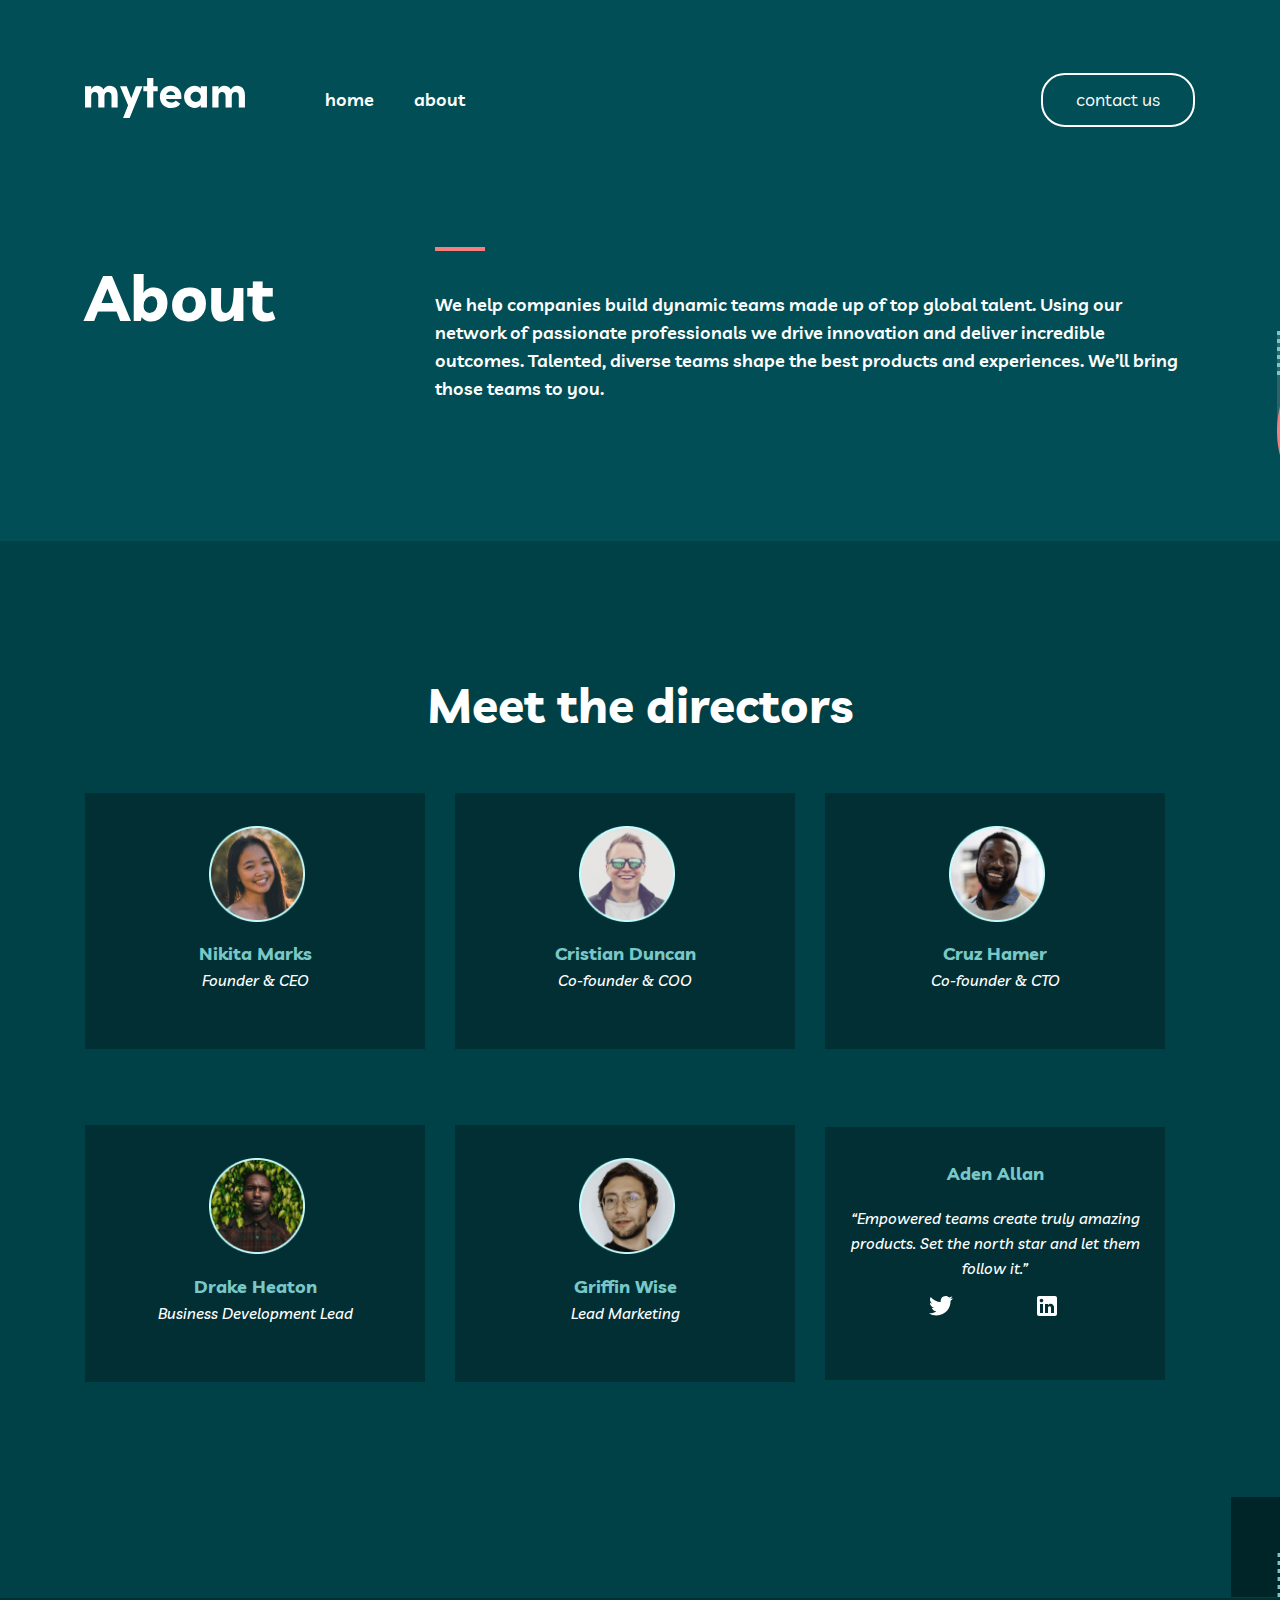
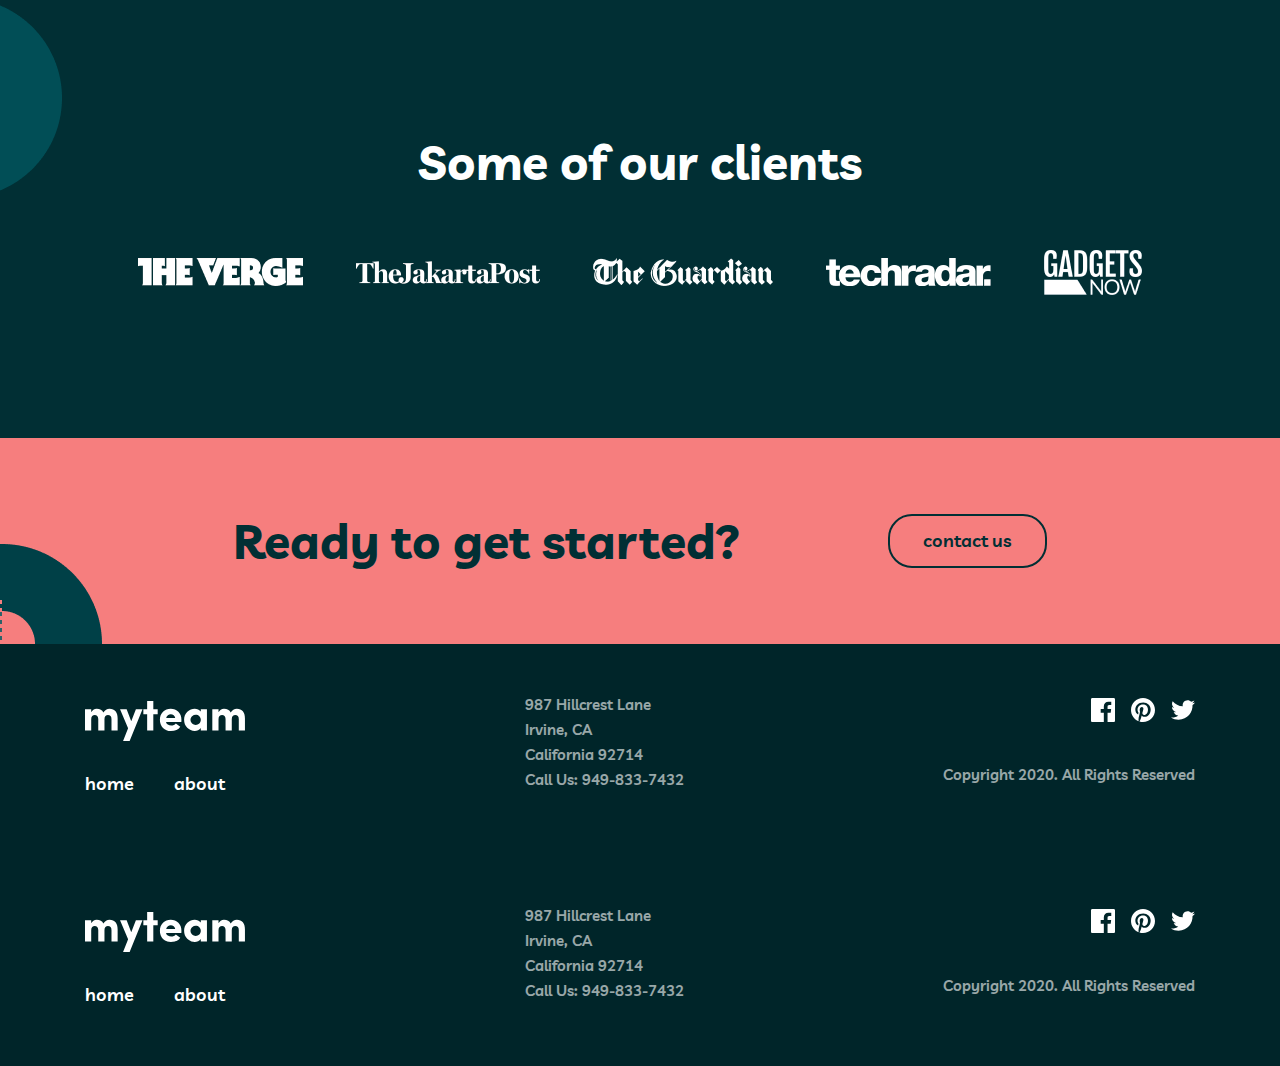
==== commit d35c650c: "contact-page hero section done" ====
--- a/about.html
+++ b/about.html
@@ -280,6 +280,77 @@
 </footer>
 <!-- FOOTER ENDS -->
 
+<!-- FOOTER STARTS -->
+<footer class="site-footer">
+    <div class="container">
+        <div class="site-footer__wrapper">
+            <div class="site-footer__wrapper--start">
+                <a class="site-footer__link" href="./index.html">
+                    <img class="site-footer__img" 
+                         src="./images/logo.svg" 
+                         alt="logo"
+                         width="160"
+                         height="40">
+                </a>
+
+                <ul class="footer__list">
+                    <li class="footer__item">
+                        <a class="footer__link" href="#">home</a>
+                    </li>
+                    <li class="footer__item">
+                        <a class="footer__link" href="./about.html">about</a>
+                    </li>
+                </ul>
+            </div>
+
+            <p class="footer__address">
+                987 Hillcrest Lane <br>
+                Irvine, CA <br>
+                California 92714 <br>
+                Call Us: 949-833-7432
+            </p>
+
+            <div class="site-footer__wrapper--end">
+                <ul class="social__list">
+                    <li class="social__item">
+                        <a class="social__link" href="#">
+                            <svg width="24" height="24" viewBox="0 0 24 24" fill="currentColor" xmlns="http://www.w3.org/2000/svg">
+                                <path d="M22.675 0H1.325C0.593 0 0 0.593 0 1.325V22.676C0 23.407 0.593 24 1.325 24H12.82V14.706H9.692V11.084H12.82V8.413C12.82 5.313 14.713 3.625 17.479 3.625C18.804 3.625 19.942 3.724 20.274 3.768V7.008L18.356 7.009C16.852 7.009 16.561 7.724 16.561 8.772V11.085H20.148L19.681 14.707H16.561V24H22.677C23.407 24 24 23.407 24 22.675V1.325C24 0.593 23.407 0 22.675 0Z" fill="currentColor"/>
+                                </svg>
+                        </a>
+
+                            
+                    </li>
+                    <li class="social__item">
+                        <a class="social__link" href="#">
+                            <svg width="24" height="24" viewBox="0 0 24 24" fill="currentColor" xmlns="http://www.w3.org/2000/svg">
+                                <path d="M12 0C5.373 0 0 5.372 0 12C0 17.084 3.163 21.426 7.627 23.174C7.522 22.225 7.427 20.769 7.669 19.733C7.887 18.796 9.076 13.768 9.076 13.768C9.076 13.768 8.717 13.049 8.717 11.986C8.717 10.318 9.684 9.072 10.888 9.072C11.911 9.072 12.406 9.841 12.406 10.762C12.406 11.791 11.751 13.33 11.412 14.757C11.129 15.951 12.011 16.926 13.189 16.926C15.322 16.926 16.961 14.677 16.961 11.431C16.961 8.558 14.897 6.549 11.949 6.549C8.535 6.549 6.531 9.11 6.531 11.756C6.531 12.787 6.928 13.894 7.424 14.494C7.522 14.613 7.536 14.718 7.507 14.839L7.174 16.199C7.121 16.419 7 16.466 6.772 16.36C5.273 15.662 4.336 13.471 4.336 11.711C4.336 7.926 7.086 4.449 12.265 4.449C16.428 4.449 19.663 7.416 19.663 11.38C19.663 15.516 17.056 18.844 13.436 18.844C12.22 18.844 11.077 18.213 10.686 17.466L9.938 20.319C9.667 21.362 8.936 22.669 8.446 23.465C9.57 23.812 10.763 24 12 24C18.627 24 24 18.627 24 12C24 5.372 18.627 0 12 0Z" fill="currentColor"/>
+                                </svg>
+                        </a>
+
+                            
+                    </li>
+                    <li class="social__item">
+                        <a class="social__link" href="#">                        <svg width="24" height="20" viewBox="0 0 24 20" fill="currentColor" xmlns="http://www.w3.org/2000/svg">
+                            <path d="M24 2.55699C23.117 2.94899 22.168 3.21299 21.172 3.33199C22.189 2.72299 22.97 1.75799 23.337 0.607986C22.386 1.17199 21.332 1.58199 20.21 1.80299C19.313 0.845986 18.032 0.247986 16.616 0.247986C13.437 0.247986 11.101 3.21399 11.819 6.29299C7.728 6.08799 4.1 4.12799 1.671 1.14899C0.381 3.36199 1.002 6.25699 3.194 7.72299C2.388 7.69699 1.628 7.47599 0.965 7.10699C0.911 9.38799 2.546 11.522 4.914 11.997C4.221 12.185 3.462 12.229 2.69 12.081C3.316 14.037 5.134 15.46 7.29 15.5C5.22 17.123 2.612 17.848 0 17.54C2.179 18.937 4.768 19.752 7.548 19.752C16.69 19.752 21.855 12.031 21.543 5.10599C22.505 4.41099 23.34 3.54399 24 2.55699Z" fill="currentColor"/>
+                            </svg>
+                        </a>  
+                    </li>
+                </ul>
+
+                <br>
+                <br>
+
+                <p class="copyright">
+                    Copyright 2020. All Rights Reserved
+                </p>
+
+                
+            </div>
+        </div>
+    </div>
+</footer>
+<!-- FOOTER ENDS -->
 
     
     
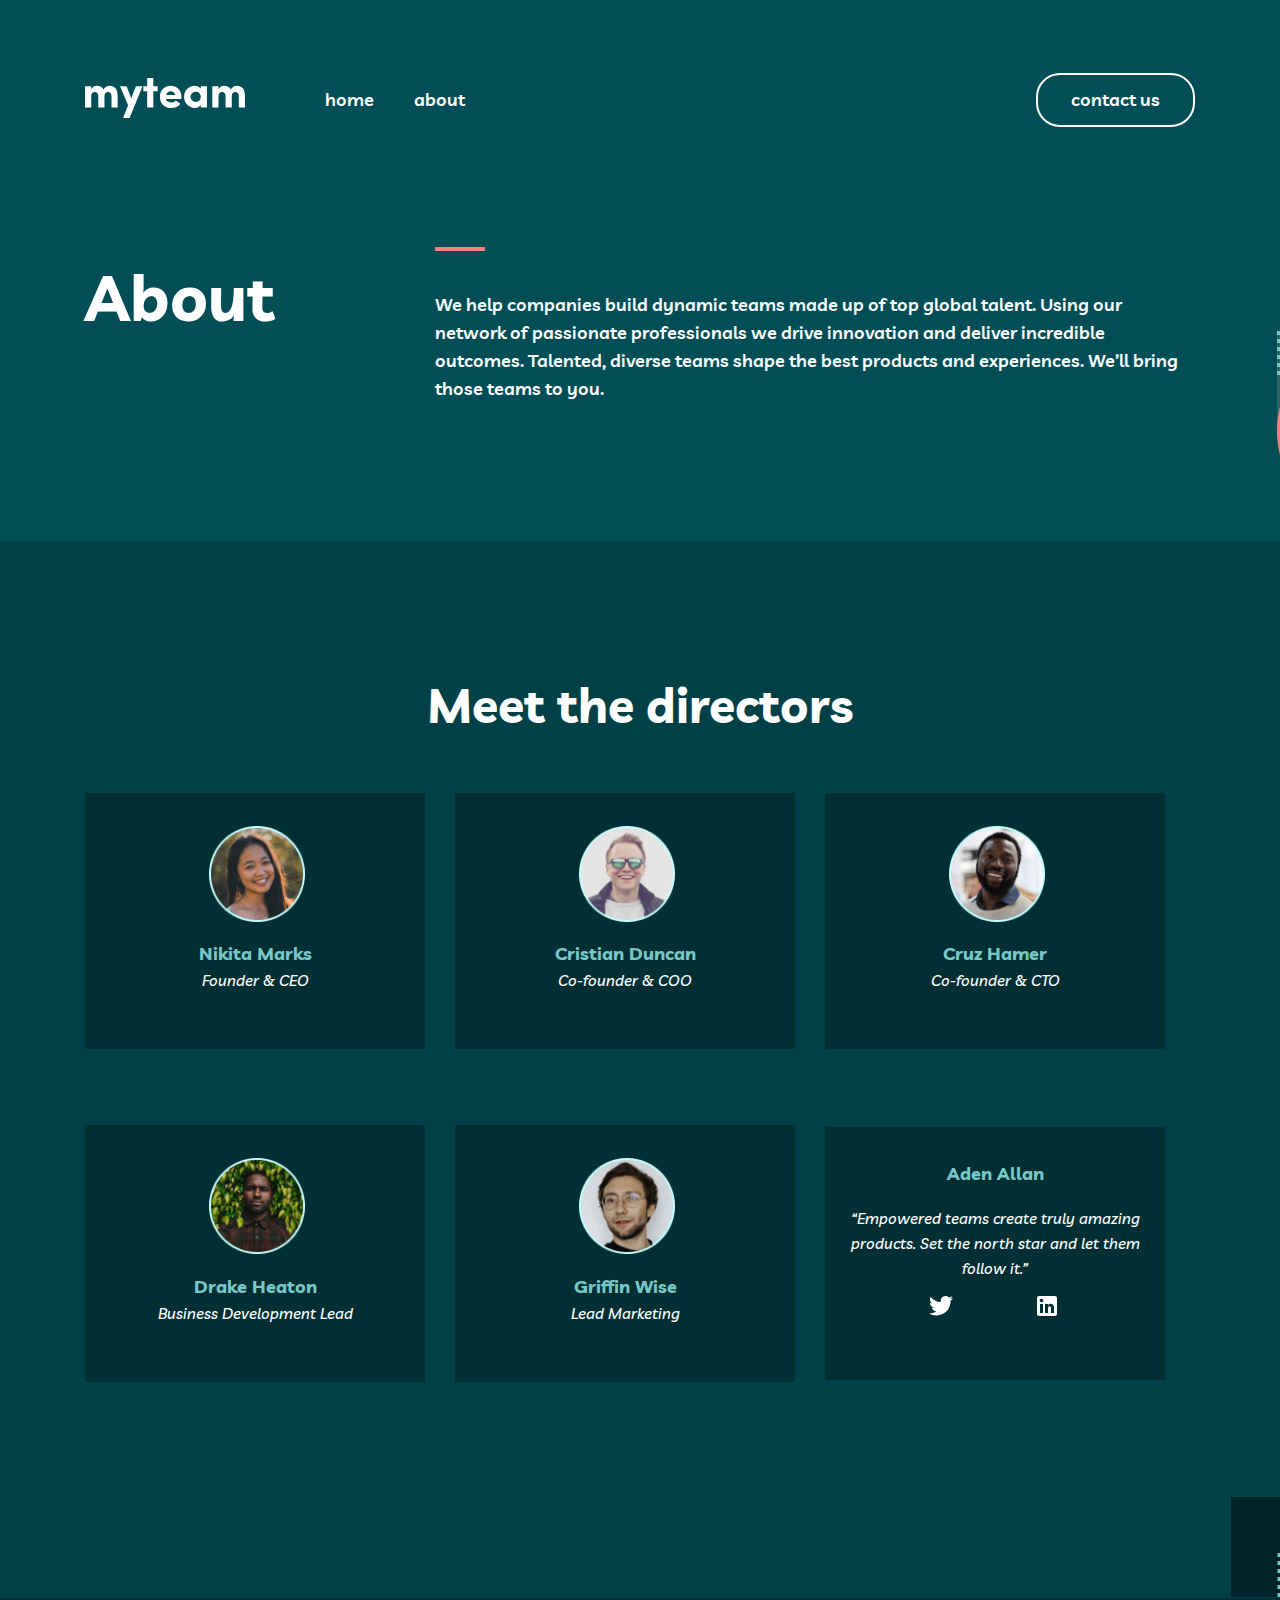
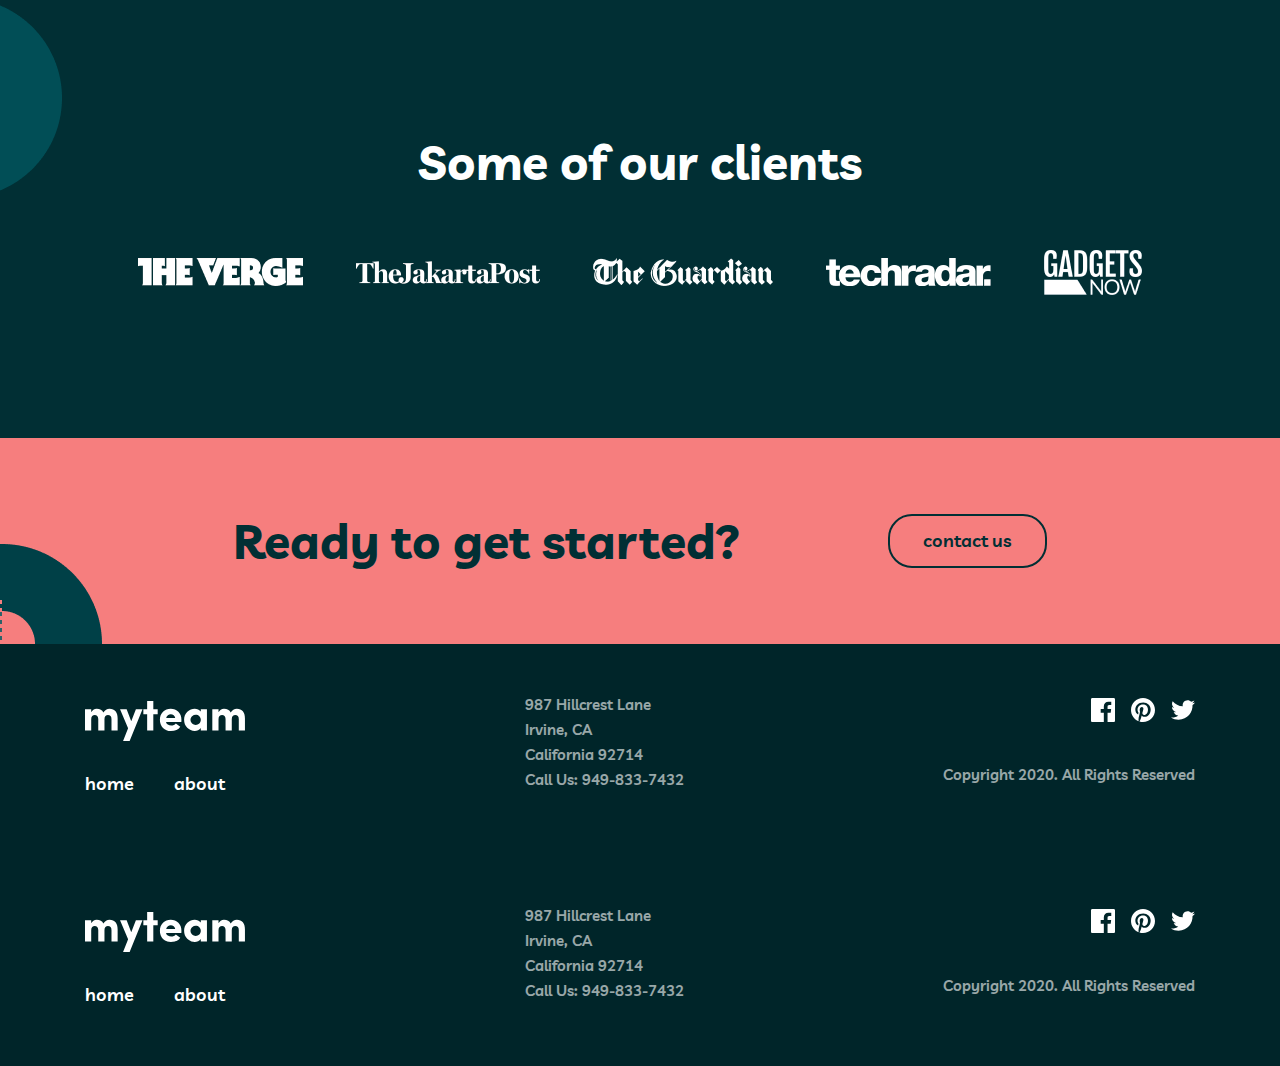
==== commit 3d090b75: "all links updated" ====
--- a/about.html
+++ b/about.html
@@ -32,9 +32,9 @@
                 </div>
                 
                 
-                <button class="site-header__btn" role="button">
+                <a class="site-header__contact" href="./about.html">
                     contact us
-                </button>
+                </a>
             </div>
         </div>
     </header>
--- a/css/about-style.css
+++ b/css/about-style.css
@@ -155,7 +155,7 @@
     color: var(--main-text-color); 
 }
 
-.site-header__btn{
+.site-header__contact{
     padding: 11px 33px;
     font-size: 18px;
     line-height: 28px;
@@ -165,17 +165,23 @@
     background-color: transparent;
 }
 
+.site-header_contact{
+    margin-top: 0;
+    font-size: 18px;
+    line-height: 28px;
+    color: var(--main-text-color)
+}
+
+.site-header__contact:active{
+    color: var(--footer-bg-color);
+    background-color: var(--main-text-color);
+}
+
 .sitenav__link:active{
     color: var(--main-subtitle-color);
     cursor: pointer;
 }
 
-.site-header__btn:active{
-    color: #002529;
-    background: var(--main-text-color);
-    border: 2px solid var(--main-text-color);
-    border-radius: 24px;
-}
 
 /* ************* HEADER STYLE ENDS****************** */
 
